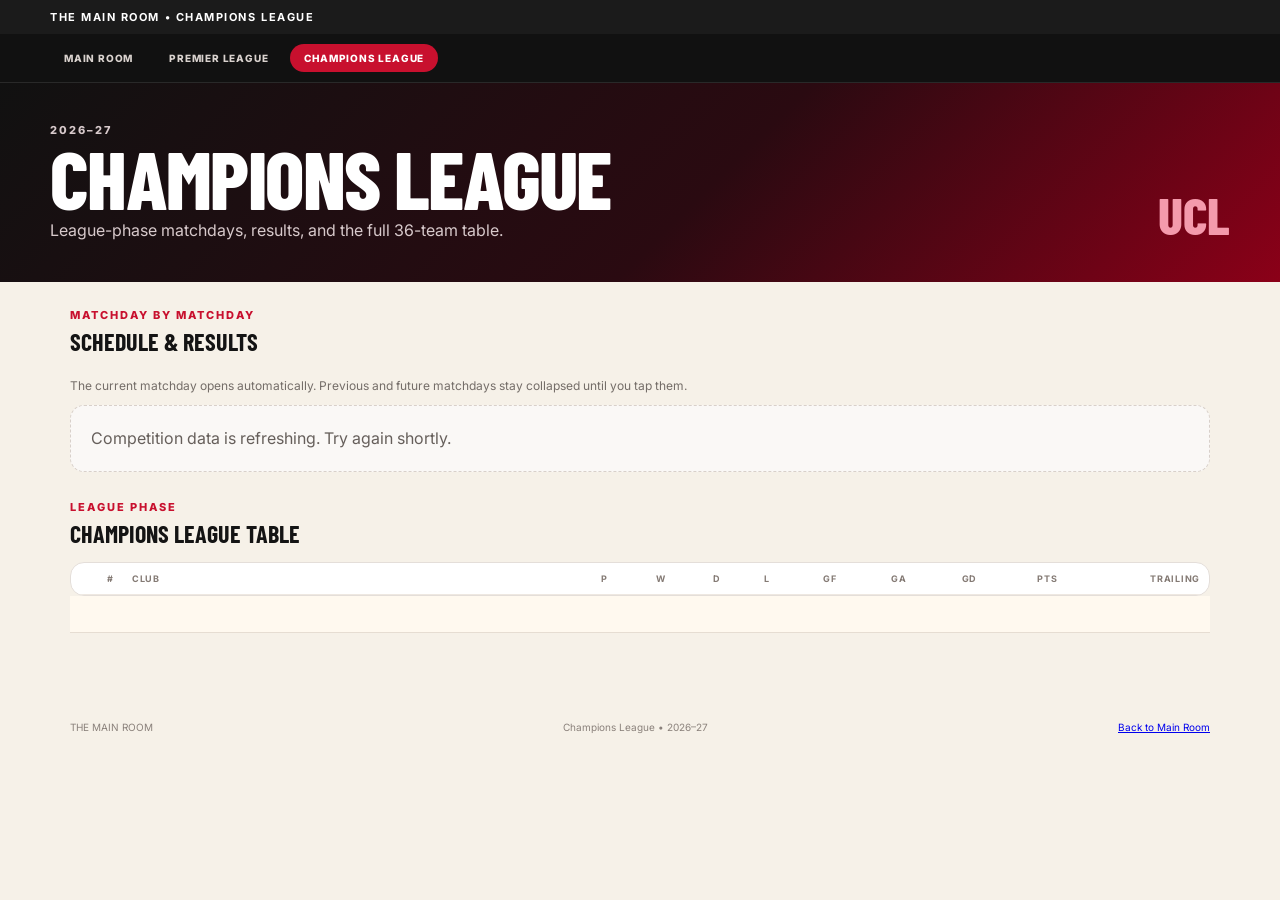
==== champions-league.html @ 8ed0827e "Add Champions League competition tab" ====
<!doctype html><html lang="en"><head><meta charset="utf-8"><meta name="viewport" content="width=device-width,initial-scale=1,viewport-fit=cover"><meta name="theme-color" content="#8b0000"><title>Champions League • The Main Room</title><link rel="preconnect" href="https://fonts.googleapis.com"><link rel="preconnect" href="https://fonts.gstatic.com" crossorigin><link href="https://fonts.googleapis.com/css2?family=Barlow+Condensed:wght@600;700;800&family=Inter:wght@400;500;600;700&display=swap" rel="stylesheet"><link rel="stylesheet" href="styles.css"><link rel="stylesheet" href="enhancements.css"><link rel="stylesheet" href="competition.css"></head><body data-competition="ucl"><div class="top-strip"><span>THE MAIN ROOM • CHAMPIONS LEAGUE</span><span id="dataStamp"></span></div><nav class="competition-tabs"><a href="index.html">Main Room</a><a href="premier-league.html">Premier League</a><a class="active" href="champions-league.html">Champions League</a></nav><header class="competition-hero"><div class="competition-hero-inner"><div><p class="eyebrow">2026–27</p><h1>Champions League</h1><p>League-phase matchdays, results, and the full 36-team table.</p></div><div class="competition-mark">UCL</div></div></header><main class="competition-main"><section><div class="section-head"><div><p class="eyebrow red">MATCHDAY BY MATCHDAY</p><h2>Schedule & Results</h2></div></div><p class="note">The current matchday opens automatically. Previous and future matchdays stay collapsed until you tap them.</p><div id="weeks" class="week-list"></div></section><section class="competition-section"><div class="section-head"><div><p class="eyebrow red">LEAGUE PHASE</p><h2>Champions League Table</h2></div></div><div class="competition-table-wrap"><table id="competitionTable" class="standings-table"><thead><tr><th>#</th><th>Club</th><th>P</th><th>W</th><th>D</th><th>L</th><th>GF</th><th>GA</th><th>GD</th><th>Pts</th><th>Trailing</th></tr></thead><tbody></tbody></table></div><div id="tableStatus" class="ucl-status"></div></section></main><footer><span>THE MAIN ROOM</span><span>Champions League • 2026–27</span><a href="index.html">Back to Main Room</a></footer><script src="competition.js"></script></body></html>
---- styles.css ----
:root{--red:#c8102e;--deep:#5a0716;--ink:#141414;--cream:#f6f1e8;--paper:#fffdfa;--muted:#746d68;--line:#e6ddd2;--green:#00b2a9;--gold:#e8b04a}*{box-sizing:border-box}html{scroll-behavior:smooth}body{margin:0;background:var(--cream);color:var(--ink);font-family:Inter,system-ui,sans-serif}.top-strip{height:34px;background:#1b1b1b;color:#fff;display:flex;align-items:center;justify-content:space-between;padding:0 max(18px,calc((100vw - 1180px)/2));font:700 11px/1 Inter;letter-spacing:.14em}.clocks{display:flex;gap:16px;color:#ddd;letter-spacing:.04em}.hero{background:radial-gradient(circle at 78% 20%,#d92d49 0,transparent 32%),linear-gradient(125deg,#5d0717,#b10d29 60%,#750719);color:#fff;position:relative;overflow:hidden}.hero:after{content:"";position:absolute;inset:0;opacity:.08;background-image:linear-gradient(30deg,#fff 12%,transparent 12.5%,transparent 87%,#fff 87.5%,#fff),linear-gradient(150deg,#fff 12%,transparent 12.5%,transparent 87%,#fff 87.5%,#fff);background-size:80px 140px}.hero-inner{max-width:1180px;margin:auto;padding:34px 20px;min-height:190px;display:flex;justify-content:space-between;align-items:center;position:relative;z-index:1}.brand{display:flex;align-items:center;gap:22px}.brand img{width:92px;height:92px;object-fit:contain;filter:drop-shadow(0 4px 8px rgba(0,0,0,.28))}.eyebrow{margin:0 0 6px;font:800 11px/1 Inter;letter-spacing:.18em;text-transform:uppercase;color:#ffd8df}.eyebrow.red{color:var(--red)}h1,h2{font-family:"Barlow Condensed",sans-serif;text-transform:uppercase;margin:0}h1{font-size:clamp(44px,7vw,74px);line-height:.88;letter-spacing:-.02em}.sub{margin:12px 0 0;color:#f5dce2;font-size:14px}.weather{min-width:190px;display:flex;gap:12px;align-items:center;background:rgba(255,255,255,.1);border:1px solid rgba(255,255,255,.22);padding:14px 16px;border-radius:14px;backdrop-filter:blur(10px)}.weather-icon{font-size:28px}.weather strong,.weather span{display:block}.weather strong{font-size:13px}.weather div span{color:#f7d9df;font-size:12px;margin-top:3px}.nav{position:sticky;top:0;z-index:20;background:rgba(255,253,250,.95);backdrop-filter:blur(12px);border-bottom:1px solid var(--line);display:flex;justify-content:center;gap:4px;overflow:auto;padding:8px}.nav a{color:#302b28;text-decoration:none;font-weight:700;font-size:12px;padding:10px 14px;border-radius:999px;white-space:nowrap}.nav a:hover{background:#f1e8df;color:var(--red)}main{max-width:1180px;margin:auto;padding:0 20px}.section{padding:52px 0;border-bottom:1px solid var(--line)}.section-head{display:flex;justify-content:space-between;align-items:end;gap:20px;margin-bottom:22px}.section h2{font-size:38px;line-height:1}.updated,.note{font-size:12px;color:var(--muted)}.next-grid{display:grid;grid-template-columns:1.6fr .8fr;gap:16px}.match-hero{background:#151515;color:#fff;border-radius:20px;padding:26px;position:relative;overflow:hidden;min-height:280px}.match-hero:before{content:"";position:absolute;inset:auto -70px -100px auto;width:280px;height:280px;border-radius:50%;background:var(--red);opacity:.24}.match-top{display:flex;justify-content:space-between;align-items:center;gap:12px}.comp-pill,.mini-badge{display:inline-flex;border-radius:99px;padding:6px 9px;font-size:10px;font-weight:800;letter-spacing:.08em;text-transform:uppercase;background:#efe5da;color:#554a43}.match-hero .comp-pill{background:#302b2b;color:#fff}.venue{color:#aaa;font-size:12px}.versus{margin-top:34px}.versus .where{color:#aaa;font-size:12px;text-transform:uppercase;letter-spacing:.12em}.versus h3{font:800 clamp(40px,6vw,66px)/.95 "Barlow Condensed",sans-serif;text-transform:uppercase;margin:7px 0}.times{display:flex;gap:20px;flex-wrap:wrap;margin-top:24px}.times strong{font:700 24px/1 "Barlow Condensed"}.times span{display:block;color:#aaa;font-size:11px;margin-top:4px}.watch-card{background:linear-gradient(145deg,#b20b29,#770818);color:#fff;border-radius:20px;padding:26px;display:flex;flex-direction:column;justify-content:space-between}.watch-card .label{font-size:11px;font-weight:800;letter-spacing:.18em;color:#ffd4dc}.watch-card .network{font:800 42px/.95 "Barlow Condensed";text-transform:uppercase;margin:16px 0}.countdown{font-weight:700;font-size:13px;color:#ffd4dc}.watch-card a{color:#fff;font-size:12px}.filters{display:flex;gap:7px;flex-wrap:wrap}.filters button{border:1px solid #d9cec4;background:transparent;padding:8px 11px;border-radius:999px;font:700 11px Inter;cursor:pointer}.filters button.active{background:#191919;color:#fff;border-color:#191919}.month{margin:30px 0 12px;font:800 23px "Barlow Condensed";text-transform:uppercase}.fixture{display:grid;grid-template-columns:70px minmax(210px,1fr) 140px 150px;align-items:center;gap:14px;padding:14px 16px;background:var(--paper);border:1px solid var(--line);border-radius:12px;margin:8px 0}.fixture.past{opacity:.76}.datebox strong{display:block;font:800 21px "Barlow Condensed"}.datebox span,.fixture small{font-size:10px;color:var(--muted);text-transform:uppercase;letter-spacing:.06em}.opponent{display:flex;gap:10px;align-items:center}.ha{width:25px;height:25px;border-radius:50%;display:grid;place-items:center;background:#efe7de;font-size:10px;font-weight:800}.opponent b{font-size:14px}.score{font:800 21px "Barlow Condensed"}.fixture-time strong{font-size:13px}.fixture-time span{display:block;color:var(--muted);font-size:10px;margin-top:3px}.broadcast{font-weight:800;font-size:12px;color:var(--red);text-align:right}.broadcast.tba{color:#938a84}.tables-grid{display:grid;grid-template-columns:1fr 1fr;gap:16px}.panel{background:var(--paper);border:1px solid var(--line);border-radius:16px;overflow:hidden}.panel-title{padding:15px 16px;border-bottom:1px solid var(--line);display:flex;justify-content:space-between;align-items:center;font:800 18px "Barlow Condensed";text-transform:uppercase}.table-wrap{overflow:auto}table{border-collapse:collapse;width:100%;font-size:12px}th,td{padding:10px 12px;border-bottom:1px solid #eee8e1;text-align:right}th:nth-child(2),td:nth-child(2){text-align:left}th{font-size:9px;color:#847a74;text-transform:uppercase;letter-spacing:.08em}tr.liverpool{background:#fff0f3;font-weight:800;color:#950b24}.ucl-status{padding:18px;color:#5b534e;font-size:13px;line-height:1.5;background:#fff9ef;border-bottom:1px solid var(--line)}.news-grid{display:grid;grid-template-columns:repeat(3,1fr);gap:12px}.news-card{background:var(--paper);border:1px solid var(--line);border-radius:14px;padding:18px;text-decoration:none;color:inherit;transition:.15s}.news-card:hover{transform:translateY(-2px);box-shadow:0 10px 30px rgba(60,30,20,.08)}.news-card .source{font-size:10px;font-weight:800;color:var(--red);text-transform:uppercase;letter-spacing:.1em}.news-card h3{font-size:15px;line-height:1.35;margin:9px 0 14px}.news-card time{font-size:10px;color:var(--muted)}.no-sun{font-size:10px;font-weight:800;color:#8d7f76}.source-links{display:flex;flex-wrap:wrap;gap:8px;margin-top:14px}.source-links a{font-size:11px;font-weight:700;text-decoration:none;color:#3f3935;border:1px solid #d9cec4;border-radius:999px;padding:8px 10px;background:#fff}.watch-grid{display:grid;grid-template-columns:repeat(4,1fr);gap:12px}.rights-card{background:#181818;color:#fff;border-radius:14px;padding:18px;min-height:145px}.rights-card .competition{color:#f49aac;font-size:10px;font-weight:800;text-transform:uppercase;letter-spacing:.1em}.rights-card strong{font:800 25px/1.05 "Barlow Condensed";text-transform:uppercase;display:block;margin:11px 0}.rights-card p{font-size:11px;line-height:1.5;color:#bbb;margin:0}.quick-card{background:linear-gradient(125deg,#006a65,#00a39b);color:#fff;border-radius:18px;padding:28px;display:flex;justify-content:space-between;align-items:center}.quick-card h2{font-size:48px}.quick-card p{margin:5px 0;color:#daf4f1;font-size:12px}.kop-quote{font:700 24px "Barlow Condensed";text-transform:uppercase;max-width:340px;text-align:right}footer{max-width:1180px;margin:0 auto;padding:28px 20px 50px;display:flex;justify-content:space-between;gap:20px;flex-wrap:wrap;color:#8a817b;font-size:10px}.skeleton{min-height:260px}@media(max-width:800px){.top-strip{padding:0 12px}.top-strip>span{display:none}.clocks{width:100%;justify-content:space-between;font-size:9px}.hero-inner{padding:24px 18px;min-height:160px}.brand{gap:14px}.brand img{width:66px;height:66px}.weather{position:absolute;right:14px;top:14px;min-width:0;padding:8px 10px}.weather-icon{font-size:18px}.weather div strong{display:none}.weather div span{font-size:9px}.sub{font-size:11px;max-width:220px}main{padding:0 14px}.section{padding:38px 0}.section-head{align-items:flex-start;flex-direction:column}.next-grid,.tables-grid{grid-template-columns:1fr}.match-hero{min-height:250px}.watch-card{min-height:190px}.fixture{grid-template-columns:54px 1fr auto;gap:10px;padding:12px}.fixture-time{grid-column:2}.broadcast{grid-column:3;grid-row:1 / span 2}.news-grid{grid-template-columns:1fr}.watch-grid{grid-template-columns:1fr 1fr}.quick-card{align-items:flex-start;flex-direction:column;gap:24px}.kop-quote{text-align:left}.filters{overflow:auto;flex-wrap:nowrap;width:100%}.filters button{white-space:nowrap}.nav{justify-content:flex-start}.no-sun{display:none}}@media(max-width:480px){h1{font-size:44px}.section h2{font-size:32px}.watch-grid{grid-template-columns:1fr}.brand img{width:58px;height:58px}.fixture{grid-template-columns:48px 1fr}.broadcast{grid-column:2;text-align:left;grid-row:auto}.fixture-time{grid-column:2}}
---- enhancements.css ----
.hero-tools{display:grid;grid-template-columns:minmax(285px,1fr) 185px;align-items:stretch;gap:12px;position:relative;z-index:2;max-width:520px;width:100%}.hero-countdown{min-width:0;padding:13px 15px;border:1px solid rgba(255,255,255,.22);border-radius:14px;background:rgba(0,0,0,.18);backdrop-filter:blur(10px);display:flex;flex-direction:column;justify-content:center}.hero-countdown-title{display:block;margin-bottom:8px;font:800 9px/1 Inter;letter-spacing:.16em;color:#ffd4dc;text-align:center}.digital-countdown{display:flex;align-items:flex-start;justify-content:center;gap:5px;font-family:"Barlow Condensed",sans-serif}.digital-countdown>div{min-width:43px;text-align:center}.digital-countdown b{display:block;font-size:32px;line-height:.9;letter-spacing:.02em;font-variant-numeric:tabular-nums}.digital-countdown span{display:block;margin-top:5px;font:700 7px/1 Inter;letter-spacing:.1em;color:#f7c7d0}.digital-countdown i{font-style:normal;font-size:25px;line-height:.85;color:#f49aac}.matchday-now{font:800 32px/1 "Barlow Condensed",sans-serif;letter-spacing:.08em}.hero-tools .weather{position:static!important;min-width:0;width:auto;display:flex;align-items:center;justify-content:center;padding:13px 12px;text-align:left}.hero-tools .weather div{min-width:0}.hero-tools .weather div span{line-height:1.35}.hero-quote-rail{padding:13px 20px 12px;background:#171717;color:#fff;text-align:center;border-bottom:1px solid #2b2b2b;position:relative;overflow:hidden}.hero-quote-rail:before{content:'“';position:absolute;left:18px;top:-34px;font:800 100px/1 Georgia,serif;color:rgba(200,16,46,.14)}.quote-label{position:relative;margin:0 0 6px;font-size:7px;font-weight:800;letter-spacing:.22em;color:#f49aac;text-align:center}.rotating-quote{position:relative;max-width:820px;margin:0 auto;font:700 clamp(17px,2.2vw,24px)/1.2 "Barlow Condensed",sans-serif;text-transform:none;text-align:center;letter-spacing:.01em}.rotating-quote span{display:block;margin-top:6px;font:700 13px/1.2 Inter;text-transform:none;letter-spacing:.02em;color:#d7d0cc;text-align:center}.quote-show{animation:quoteIn .45s ease both}@keyframes quoteIn{from{opacity:0;transform:translateY(4px)}to{opacity:1;transform:none}}.quote-dots{height:5px;margin-top:8px;display:flex;justify-content:center;gap:6px}.quote-dots span{width:4px;height:4px;border-radius:50%;background:#666}.quote-dots span.active{background:#c8102e}.broadcast-note{font-size:11px;line-height:1.4;color:#ffd4dc;margin:10px 0 0}.opponent>div>b,.opponent>div>small{display:block}.opponent>div>small{margin-top:3px}.standings-grid{grid-template-columns:1fr}.standings-table{min-width:790px}.standings-table th,.standings-table td{padding:10px 9px;white-space:nowrap}.standings-table th:nth-child(2),.standings-table td:nth-child(2){min-width:210px}.club-cell{display:flex;align-items:center;gap:9px;font-weight:700}.club-crest{width:24px;height:24px;object-fit:contain;flex:0 0 24px}.club-color{width:4px;height:28px;border-radius:4px;background:var(--club-color,#bbb);flex:0 0 4px}.standings-table tr{--club-color:#bbb}.standings-table tr.liverpool{box-shadow:inset 4px 0 0 #c8102e}.standings-table tr.liverpool .club-cell span:last-child{font-weight:800}.standings-table .trailing{font-weight:700;color:#766d67}.video-grid{display:grid;grid-template-columns:1.35fr 1fr 1fr;gap:14px}.video-card{display:flex;gap:15px;align-items:flex-start;text-decoration:none;color:inherit;background:#171717;border-radius:16px;padding:20px;min-height:180px;transition:.16s transform,.16s box-shadow}.video-card:hover{transform:translateY(-2px);box-shadow:0 12px 30px rgba(50,20,20,.12)}.video-card.featured{background:linear-gradient(135deg,#5d0717,#b10d29);color:#fff}.video-play{flex:0 0 44px;width:44px;height:44px;border-radius:50%;display:grid;place-items:center;background:#fff;color:#c8102e;font-size:16px;font-weight:800}.video-card:not(.featured) .video-play{background:#c8102e;color:#fff}.video-kicker{font:800 9px/1 Inter;letter-spacing:.15em;color:#f49aac;text-transform:uppercase}.video-card.featured .video-kicker{color:#ffd4dc}.video-card h3{margin:8px 0 8px;font:800 24px/1.05 "Barlow Condensed",sans-serif;text-transform:uppercase}.video-card p{margin:0 0 12px;font-size:11px;line-height:1.5;color:#bdb5b1}.video-card.featured p{color:#f1dce1}.video-card strong{font-size:11px;color:#fff}.room-subhead,.room-quote,.countdown-wrap{display:none!important}.fixture-month{border:0}.fixture-month>summary{list-style:none}.fixture-month>summary::-webkit-details-marker{display:none}.fixture-month .month{display:flex;align-items:center;justify-content:space-between;gap:12px;cursor:default}.month-meta{display:none;align-items:center;gap:10px;font:700 10px/1 Inter;letter-spacing:.05em;text-transform:uppercase;color:#8d837d}.month-meta i{display:block;width:8px;height:8px;border-right:2px solid currentColor;border-bottom:2px solid currentColor;transform:rotate(45deg);transition:transform .18s ease}.fixture-month[open] .month-meta i{transform:rotate(225deg)}.month-fixtures{display:block}@media(max-width:1000px){.hero-inner{gap:20px}.hero-tools{grid-template-columns:minmax(245px,1fr) 160px;max-width:445px}.digital-countdown>div{min-width:38px}.digital-countdown b{font-size:29px}.hero-tools .weather{padding:11px 9px}.video-grid{grid-template-columns:1fr 1fr}.video-card.featured{grid-column:1/-1}}@media(max-width:800px){.hero-inner{display:block}.brand{padding-right:0}.hero-tools{margin-top:17px;display:grid;grid-template-columns:minmax(0,1fr) 125px;gap:9px;max-width:none;width:100%}.hero-countdown{width:100%;padding:11px 9px}.hero-countdown-title{font-size:8px;margin-bottom:7px}.hero-tools .weather{min-width:0;width:125px;position:static!important;padding:9px 8px;gap:7px;justify-content:flex-start}.hero-tools .weather-icon{font-size:20px;flex:0 0 auto}.hero-tools .weather div strong{display:block;font-size:10px}.hero-tools .weather div span{font-size:8px;margin-top:2px}.digital-countdown{gap:2px}.digital-countdown>div{min-width:34px}.digital-countdown b{font-size:27px}.digital-countdown i{font-size:20px}.hero-quote-rail{padding:11px 14px 10px}.rotating-quote{max-width:94%;font-size:18px;line-height:1.22}.rotating-quote span{font-size:12px;margin-top:5px}.standings-table{min-width:760px;font-size:11px}.standings-table th,.standings-table td{padding:9px 7px}.club-crest{width:22px;height:22px;flex-basis:22px}.video-grid{grid-template-columns:1fr}.video-card.featured{grid-column:auto}.video-card{min-height:0;padding:17px}.video-card h3{font-size:22px}.fixture-month{border-top:1px solid #e7e0dc}.fixture-month:last-child{border-bottom:1px solid #e7e0dc}.fixture-month .month{margin:0;padding:15px 2px;cursor:pointer;user-select:none}.fixture-month .month:hover{color:#c8102e}.month-meta{display:flex}.fixture-month:not([open]) .month-fixtures{display:none}.fixture-month[open] .month{border-bottom:1px solid #eee8e4}.month-fixtures{padding-bottom:5px}}@media(max-width:480px){.hero-tools{grid-template-columns:minmax(0,1fr) 108px}.hero-tools .weather{width:108px}.hero-tools .weather div span{font-size:7px}.digital-countdown>div{min-width:29px}.digital-countdown b{font-size:24px}.digital-countdown span{font-size:6px}.digital-countdown i{font-size:18px}.hero-countdown-title{letter-spacing:.11em}.rotating-quote{font-size:17px}.rotating-quote span{font-size:12px}.video-play{width:38px;height:38px;flex-basis:38px}.video-card h3{font-size:20px}.fixture-month .month{padding:14px 0}.month-meta{font-size:9px;gap:8px}}
---- competition.css ----
.competition-tabs{display:flex;gap:8px;align-items:center;padding:10px max(18px,calc((100vw - 1180px)/2));background:#111;border-bottom:1px solid #292929;overflow-x:auto}.competition-tabs a{flex:0 0 auto;padding:9px 14px;border-radius:999px;color:#d9d2ce;text-decoration:none;font:800 10px/1 Inter;letter-spacing:.08em;text-transform:uppercase}.competition-tabs a:hover,.competition-tabs a.active{background:#c8102e;color:#fff}.competition-hero{background:linear-gradient(135deg,#111 0%,#2a0a11 55%,#8b0018 100%);color:#fff;padding:42px 20px}.competition-hero-inner{max-width:1180px;margin:auto;display:flex;justify-content:space-between;gap:24px;align-items:end}.competition-hero h1{margin:4px 0 5px;font:800 clamp(42px,7vw,82px)/.92 "Barlow Condensed",sans-serif;text-transform:uppercase}.competition-hero p{margin:0;color:#d7c9cb}.competition-mark{font:800 52px/1 "Barlow Condensed",sans-serif;color:#f49aac}.competition-main{max-width:1180px;margin:auto;padding:28px 20px 60px}.week-list{display:grid;gap:10px}.week-block{border:1px solid #e4ded9;border-radius:14px;overflow:hidden;background:#fff}.week-block summary{list-style:none;cursor:pointer;padding:16px 18px;display:flex;justify-content:space-between;gap:12px;align-items:center;background:#faf8f6}.week-block summary::-webkit-details-marker{display:none}.week-block[open] summary{border-bottom:1px solid #e8e2de}.week-title{font:800 22px/1 "Barlow Condensed",sans-serif;text-transform:uppercase}.week-meta{font:700 10px/1 Inter;color:#766d67;text-transform:uppercase;letter-spacing:.05em}.week-games{padding:4px 14px 10px}.league-game{display:grid;grid-template-columns:115px 1fr 90px;gap:14px;align-items:center;padding:13px 2px;border-bottom:1px solid #eee9e5}.league-game:last-child{border-bottom:0}.league-date strong,.league-date span{display:block}.league-date strong{font-size:12px}.league-date span{font-size:10px;color:#817873;margin-top:3px}.league-pair{display:grid;grid-template-columns:minmax(0,1fr) 42px minmax(0,1fr);align-items:center;gap:8px;font-weight:700}.league-pair .home{text-align:right}.league-pair .away{text-align:left}.league-score{text-align:center;font:800 18px/1 "Barlow Condensed",sans-serif}.league-venue{text-align:right;font-size:10px;color:#817873}.competition-status{padding:20px;border:1px dashed #d8d0ca;border-radius:14px;background:#faf8f6;color:#665f5b;line-height:1.55}.competition-section{margin-top:30px}.competition-section .section-head{margin-bottom:14px}.current-week{border-color:#c8102e;box-shadow:0 0 0 1px rgba(200,16,46,.08)}.current-week summary{background:#fff5f6}.round-badge{display:inline-flex;margin-left:8px;padding:4px 7px;border-radius:999px;background:#c8102e;color:#fff;font:800 8px/1 Inter;letter-spacing:.08em;vertical-align:middle}.competition-table-wrap{overflow-x:auto;background:#fff;border-radius:14px;border:1px solid #e4ded9}.competition-table-wrap .standings-table{margin:0;width:100%}@media(max-width:720px){.competition-hero{padding:30px 18px}.competition-hero-inner{display:block}.competition-mark{margin-top:18px;font-size:36px}.competition-main{padding:20px 14px 45px}.week-block summary{padding:14px}.week-title{font-size:19px}.league-game{grid-template-columns:78px 1fr;padding:12px 0}.league-venue{display:none}.league-pair{grid-template-columns:minmax(0,1fr) 34px minmax(0,1fr);gap:5px;font-size:12px}.league-score{font-size:16px}.league-date strong{font-size:11px}.league-date span{font-size:9px}}
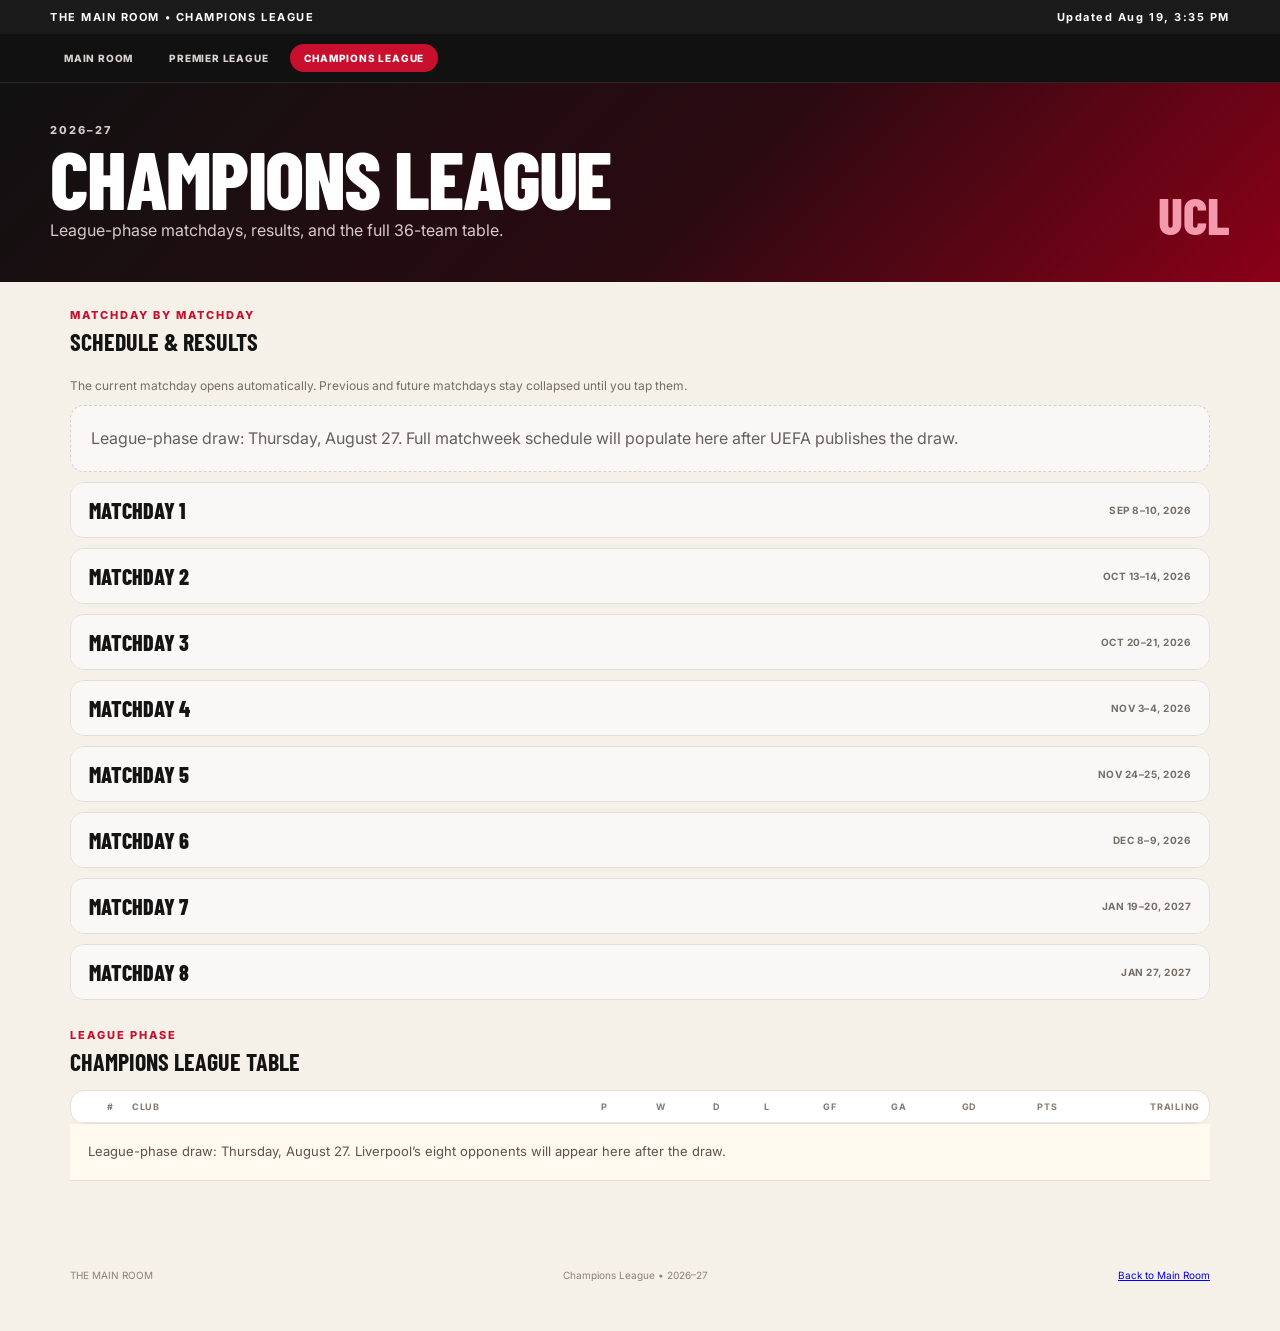
==== commit db0f77d4: "Use Liverbird favicon and app icon on Champions League tab" ====
--- a/champions-league.html
+++ b/champions-league.html
@@ -1 +1 @@
-<!doctype html><html lang="en"><head><meta charset="utf-8"><meta name="viewport" content="width=device-width,initial-scale=1,viewport-fit=cover"><meta name="theme-color" content="#8b0000"><title>Champions League • The Main Room</title><link rel="preconnect" href="https://fonts.googleapis.com"><link rel="preconnect" href="https://fonts.gstatic.com" crossorigin><link href="https://fonts.googleapis.com/css2?family=Barlow+Condensed:wght@600;700;800&family=Inter:wght@400;500;600;700&display=swap" rel="stylesheet"><link rel="stylesheet" href="styles.css"><link rel="stylesheet" href="enhancements.css"><link rel="stylesheet" href="competition.css"></head><body data-competition="ucl"><div class="top-strip"><span>THE MAIN ROOM • CHAMPIONS LEAGUE</span><span id="dataStamp"></span></div><nav class="competition-tabs"><a href="index.html">Main Room</a><a href="premier-league.html">Premier League</a><a class="active" href="champions-league.html">Champions League</a></nav><header class="competition-hero"><div class="competition-hero-inner"><div><p class="eyebrow">2026–27</p><h1>Champions League</h1><p>League-phase matchdays, results, and the full 36-team table.</p></div><div class="competition-mark">UCL</div></div></header><main class="competition-main"><section><div class="section-head"><div><p class="eyebrow red">MATCHDAY BY MATCHDAY</p><h2>Schedule & Results</h2></div></div><p class="note">The current matchday opens automatically. Previous and future matchdays stay collapsed until you tap them.</p><div id="weeks" class="week-list"></div></section><section class="competition-section"><div class="section-head"><div><p class="eyebrow red">LEAGUE PHASE</p><h2>Champions League Table</h2></div></div><div class="competition-table-wrap"><table id="competitionTable" class="standings-table"><thead><tr><th>#</th><th>Club</th><th>P</th><th>W</th><th>D</th><th>L</th><th>GF</th><th>GA</th><th>GD</th><th>Pts</th><th>Trailing</th></tr></thead><tbody></tbody></table></div><div id="tableStatus" class="ucl-status"></div></section></main><footer><span>THE MAIN ROOM</span><span>Champions League • 2026–27</span><a href="index.html">Back to Main Room</a></footer><script src="competition.js"></script></body></html>+<!doctype html><html lang="en"><head><meta charset="utf-8"><meta name="viewport" content="width=device-width,initial-scale=1,viewport-fit=cover"><meta name="theme-color" content="#8b0000"><meta name="apple-mobile-web-app-capable" content="yes"><meta name="apple-mobile-web-app-title" content="The Main Room"><title>Champions League • The Main Room</title><link rel="icon" type="image/png" sizes="180x180" href="liverbird-icon.png"><link rel="apple-touch-icon" sizes="180x180" href="liverbird-icon.png"><link rel="manifest" href="site.webmanifest"><link rel="preconnect" href="https://fonts.googleapis.com"><link rel="preconnect" href="https://fonts.gstatic.com" crossorigin><link href="https://fonts.googleapis.com/css2?family=Barlow+Condensed:wght@600;700;800&family=Inter:wght@400;500;600;700&display=swap" rel="stylesheet"><link rel="stylesheet" href="styles.css"><link rel="stylesheet" href="enhancements.css"><link rel="stylesheet" href="competition.css"></head><body data-competition="ucl"><div class="top-strip"><span>THE MAIN ROOM • CHAMPIONS LEAGUE</span><span id="dataStamp"></span></div><nav class="competition-tabs"><a href="index.html">Main Room</a><a href="premier-league.html">Premier League</a><a class="active" href="champions-league.html">Champions League</a></nav><header class="competition-hero"><div class="competition-hero-inner"><div><p class="eyebrow">2026–27</p><h1>Champions League</h1><p>League-phase matchdays, results, and the full 36-team table.</p></div><div class="competition-mark">UCL</div></div></header><main class="competition-main"><section><div class="section-head"><div><p class="eyebrow red">MATCHDAY BY MATCHDAY</p><h2>Schedule & Results</h2></div></div><p class="note">The current matchday opens automatically. Previous and future matchdays stay collapsed until you tap them.</p><div id="weeks" class="week-list"></div></section><section class="competition-section"><div class="section-head"><div><p class="eyebrow red">LEAGUE PHASE</p><h2>Champions League Table</h2></div></div><div class="competition-table-wrap"><table id="competitionTable" class="standings-table"><thead><tr><th>#</th><th>Club</th><th>P</th><th>W</th><th>D</th><th>L</th><th>GF</th><th>GA</th><th>GD</th><th>Pts</th><th>Trailing</th></tr></thead><tbody></tbody></table></div><div id="tableStatus" class="ucl-status"></div></section></main><footer><span>THE MAIN ROOM</span><span>Champions League • 2026–27</span><a href="index.html">Back to Main Room</a></footer><script src="competition.js"></script></body></html>
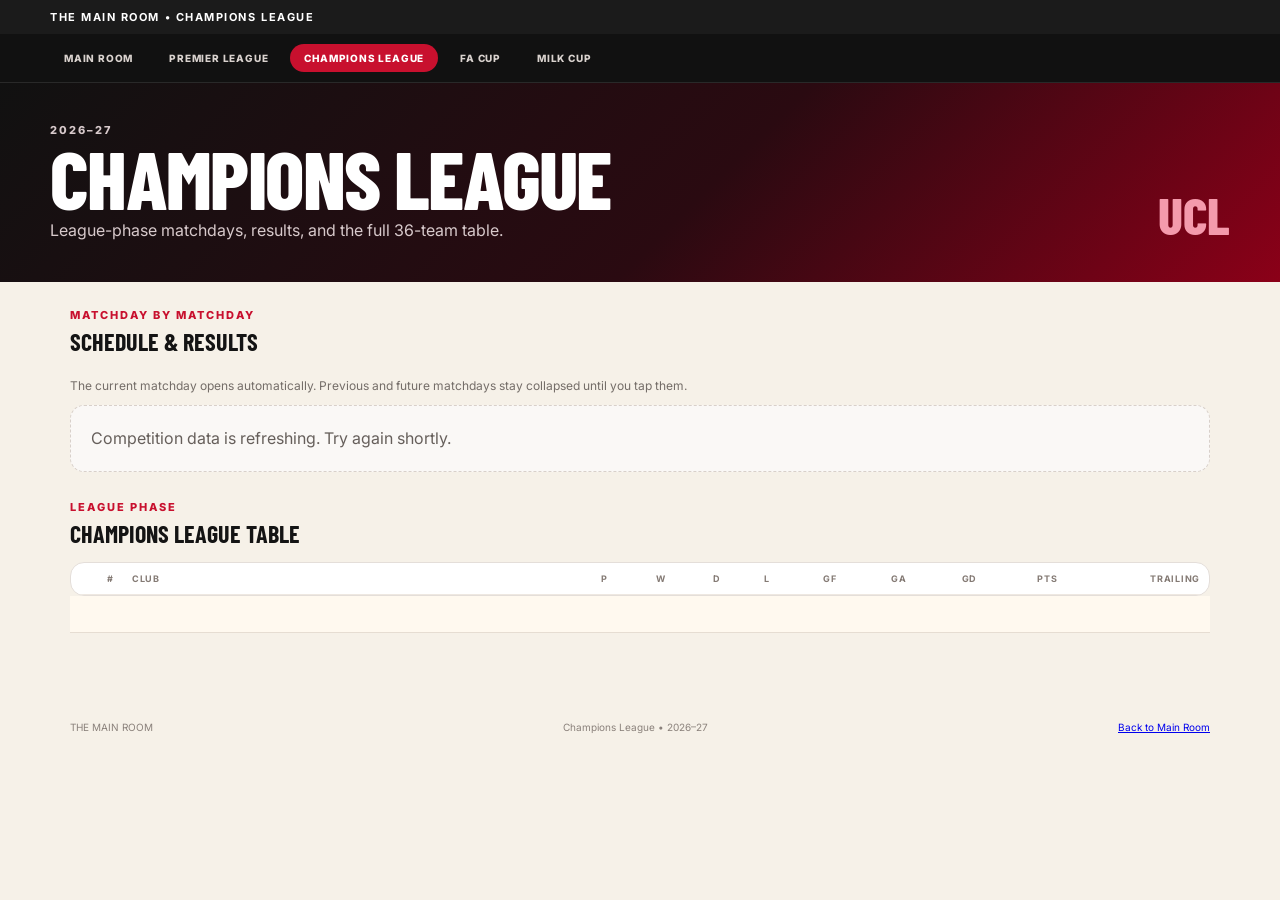
==== commit e2d9d708: "Add cup navigation to Champions League page" ====
--- a/champions-league.html
+++ b/champions-league.html
@@ -1 +1 @@
-<!doctype html><html lang="en"><head><meta charset="utf-8"><meta name="viewport" content="width=device-width,initial-scale=1,viewport-fit=cover"><meta name="theme-color" content="#8b0000"><meta name="apple-mobile-web-app-capable" content="yes"><meta name="apple-mobile-web-app-title" content="The Main Room"><title>Champions League • The Main Room</title><link rel="icon" type="image/png" sizes="180x180" href="liverbird-icon.png"><link rel="apple-touch-icon" sizes="180x180" href="liverbird-icon.png"><link rel="manifest" href="site.webmanifest"><link rel="preconnect" href="https://fonts.googleapis.com"><link rel="preconnect" href="https://fonts.gstatic.com" crossorigin><link href="https://fonts.googleapis.com/css2?family=Barlow+Condensed:wght@600;700;800&family=Inter:wght@400;500;600;700&display=swap" rel="stylesheet"><link rel="stylesheet" href="styles.css"><link rel="stylesheet" href="enhancements.css"><link rel="stylesheet" href="competition.css"></head><body data-competition="ucl"><div class="top-strip"><span>THE MAIN ROOM • CHAMPIONS LEAGUE</span><span id="dataStamp"></span></div><nav class="competition-tabs"><a href="index.html">Main Room</a><a href="premier-league.html">Premier League</a><a class="active" href="champions-league.html">Champions League</a></nav><header class="competition-hero"><div class="competition-hero-inner"><div><p class="eyebrow">2026–27</p><h1>Champions League</h1><p>League-phase matchdays, results, and the full 36-team table.</p></div><div class="competition-mark">UCL</div></div></header><main class="competition-main"><section><div class="section-head"><div><p class="eyebrow red">MATCHDAY BY MATCHDAY</p><h2>Schedule & Results</h2></div></div><p class="note">The current matchday opens automatically. Previous and future matchdays stay collapsed until you tap them.</p><div id="weeks" class="week-list"></div></section><section class="competition-section"><div class="section-head"><div><p class="eyebrow red">LEAGUE PHASE</p><h2>Champions League Table</h2></div></div><div class="competition-table-wrap"><table id="competitionTable" class="standings-table"><thead><tr><th>#</th><th>Club</th><th>P</th><th>W</th><th>D</th><th>L</th><th>GF</th><th>GA</th><th>GD</th><th>Pts</th><th>Trailing</th></tr></thead><tbody></tbody></table></div><div id="tableStatus" class="ucl-status"></div></section></main><footer><span>THE MAIN ROOM</span><span>Champions League • 2026–27</span><a href="index.html">Back to Main Room</a></footer><script src="competition.js"></script></body></html>+<!doctype html><html lang="en"><head><meta charset="utf-8"><meta name="viewport" content="width=device-width,initial-scale=1,viewport-fit=cover"><meta name="theme-color" content="#8b0000"><meta name="apple-mobile-web-app-capable" content="yes"><meta name="apple-mobile-web-app-title" content="The Main Room"><title>Champions League • The Main Room</title><link rel="icon" type="image/png" sizes="180x180" href="liverbird-icon.png"><link rel="apple-touch-icon" sizes="180x180" href="liverbird-icon.png"><link rel="manifest" href="site.webmanifest"><link rel="preconnect" href="https://fonts.googleapis.com"><link rel="preconnect" href="https://fonts.gstatic.com" crossorigin><link href="https://fonts.googleapis.com/css2?family=Barlow+Condensed:wght@600;700;800&family=Inter:wght@400;500;600;700&display=swap" rel="stylesheet"><link rel="stylesheet" href="styles.css"><link rel="stylesheet" href="enhancements.css"><link rel="stylesheet" href="competition.css"></head><body data-competition="ucl"><div class="top-strip"><span>THE MAIN ROOM • CHAMPIONS LEAGUE</span><span id="dataStamp"></span></div><nav class="competition-tabs"><a href="index.html">Main Room</a><a href="premier-league.html">Premier League</a><a class="active" href="champions-league.html">Champions League</a><a href="fa-cup.html">FA Cup</a><a href="milk-cup.html">Milk Cup</a></nav><header class="competition-hero"><div class="competition-hero-inner"><div><p class="eyebrow">2026–27</p><h1>Champions League</h1><p>League-phase matchdays, results, and the full 36-team table.</p></div><div class="competition-mark">UCL</div></div></header><main class="competition-main"><section><div class="section-head"><div><p class="eyebrow red">MATCHDAY BY MATCHDAY</p><h2>Schedule & Results</h2></div></div><p class="note">The current matchday opens automatically. Previous and future matchdays stay collapsed until you tap them.</p><div id="weeks" class="week-list"></div></section><section class="competition-section"><div class="section-head"><div><p class="eyebrow red">LEAGUE PHASE</p><h2>Champions League Table</h2></div></div><div class="competition-table-wrap"><table id="competitionTable" class="standings-table"><thead><tr><th>#</th><th>Club</th><th>P</th><th>W</th><th>D</th><th>L</th><th>GF</th><th>GA</th><th>GD</th><th>Pts</th><th>Trailing</th></tr></thead><tbody></tbody></table></div><div id="tableStatus" class="ucl-status"></div></section></main><footer><span>THE MAIN ROOM</span><span>Champions League • 2026–27</span><a href="index.html">Back to Main Room</a></footer><script src="competition.js"></script><script src="site-chrome.js"></script></body></html>
--- a/competition.css
+++ b/competition.css
@@ -1 +1 @@
-.competition-tabs{display:flex;gap:8px;align-items:center;padding:10px max(18px,calc((100vw - 1180px)/2));background:#111;border-bottom:1px solid #292929;overflow-x:auto}.competition-tabs a{flex:0 0 auto;padding:9px 14px;border-radius:999px;color:#d9d2ce;text-decoration:none;font:800 10px/1 Inter;letter-spacing:.08em;text-transform:uppercase}.competition-tabs a:hover,.competition-tabs a.active{background:#c8102e;color:#fff}.competition-hero{background:linear-gradient(135deg,#111 0%,#2a0a11 55%,#8b0018 100%);color:#fff;padding:42px 20px}.competition-hero-inner{max-width:1180px;margin:auto;display:flex;justify-content:space-between;gap:24px;align-items:end}.competition-hero h1{margin:4px 0 5px;font:800 clamp(42px,7vw,82px)/.92 "Barlow Condensed",sans-serif;text-transform:uppercase}.competition-hero p{margin:0;color:#d7c9cb}.competition-mark{font:800 52px/1 "Barlow Condensed",sans-serif;color:#f49aac}.competition-main{max-width:1180px;margin:auto;padding:28px 20px 60px}.week-list{display:grid;gap:10px}.week-block{border:1px solid #e4ded9;border-radius:14px;overflow:hidden;background:#fff}.week-block summary{list-style:none;cursor:pointer;padding:16px 18px;display:flex;justify-content:space-between;gap:12px;align-items:center;background:#faf8f6}.week-block summary::-webkit-details-marker{display:none}.week-block[open] summary{border-bottom:1px solid #e8e2de}.week-title{font:800 22px/1 "Barlow Condensed",sans-serif;text-transform:uppercase}.week-meta{font:700 10px/1 Inter;color:#766d67;text-transform:uppercase;letter-spacing:.05em}.week-games{padding:4px 14px 10px}.league-game{display:grid;grid-template-columns:115px 1fr 90px;gap:14px;align-items:center;padding:13px 2px;border-bottom:1px solid #eee9e5}.league-game:last-child{border-bottom:0}.league-date strong,.league-date span{display:block}.league-date strong{font-size:12px}.league-date span{font-size:10px;color:#817873;margin-top:3px}.league-pair{display:grid;grid-template-columns:minmax(0,1fr) 42px minmax(0,1fr);align-items:center;gap:8px;font-weight:700}.league-pair .home{text-align:right}.league-pair .away{text-align:left}.league-score{text-align:center;font:800 18px/1 "Barlow Condensed",sans-serif}.league-venue{text-align:right;font-size:10px;color:#817873}.competition-status{padding:20px;border:1px dashed #d8d0ca;border-radius:14px;background:#faf8f6;color:#665f5b;line-height:1.55}.competition-section{margin-top:30px}.competition-section .section-head{margin-bottom:14px}.current-week{border-color:#c8102e;box-shadow:0 0 0 1px rgba(200,16,46,.08)}.current-week summary{background:#fff5f6}.round-badge{display:inline-flex;margin-left:8px;padding:4px 7px;border-radius:999px;background:#c8102e;color:#fff;font:800 8px/1 Inter;letter-spacing:.08em;vertical-align:middle}.competition-table-wrap{overflow-x:auto;background:#fff;border-radius:14px;border:1px solid #e4ded9}.competition-table-wrap .standings-table{margin:0;width:100%}@media(max-width:720px){.competition-hero{padding:30px 18px}.competition-hero-inner{display:block}.competition-mark{margin-top:18px;font-size:36px}.competition-main{padding:20px 14px 45px}.week-block summary{padding:14px}.week-title{font-size:19px}.league-game{grid-template-columns:78px 1fr;padding:12px 0}.league-venue{display:none}.league-pair{grid-template-columns:minmax(0,1fr) 34px minmax(0,1fr);gap:5px;font-size:12px}.league-score{font-size:16px}.league-date strong{font-size:11px}.league-date span{font-size:9px}}+.competition-tabs{display:flex;gap:8px;align-items:center;padding:10px max(18px,calc((100vw - 1180px)/2));background:#111;border-bottom:1px solid #292929;overflow-x:auto}.competition-tabs a{flex:0 0 auto;padding:9px 14px;border-radius:999px;color:#d9d2ce;text-decoration:none;font:800 10px/1 Inter;letter-spacing:.08em;text-transform:uppercase}.competition-tabs a:hover,.competition-tabs a.active{background:#c8102e;color:#fff}.competition-hero{background:linear-gradient(135deg,#111 0%,#2a0a11 55%,#8b0018 100%);color:#fff;padding:42px 20px}.competition-hero-inner{max-width:1180px;margin:auto;display:flex;justify-content:space-between;gap:24px;align-items:end}.competition-hero h1{margin:4px 0 5px;font:800 clamp(42px,7vw,82px)/.92 "Barlow Condensed",sans-serif;text-transform:uppercase}.competition-hero p{margin:0;color:#d7c9cb}.competition-mark{font:800 52px/1 "Barlow Condensed",sans-serif;color:#f49aac}.competition-main{max-width:1180px;margin:auto;padding:28px 20px 60px}.week-list{display:grid;gap:10px}.week-block{border:1px solid #e4ded9;border-radius:14px;overflow:hidden;background:#fff}.week-block summary{list-style:none;cursor:pointer;padding:16px 18px;display:flex;justify-content:space-between;gap:12px;align-items:center;background:#faf8f6}.week-block summary::-webkit-details-marker{display:none}.week-block[open] summary{border-bottom:1px solid #e8e2de}.week-title{font:800 22px/1 "Barlow Condensed",sans-serif;text-transform:uppercase}.week-meta{font:700 10px/1 Inter;color:#766d67;text-transform:uppercase;letter-spacing:.05em}.week-games{padding:4px 14px 10px}.league-game{display:grid;grid-template-columns:115px 1fr 90px;gap:14px;align-items:center;padding:13px 2px;border-bottom:1px solid #eee9e5}.league-game:last-child{border-bottom:0}.league-game.is-live{background:#fff8f8}.league-date strong,.league-date span{display:block}.league-date strong{font-size:12px}.league-date span{font-size:10px;color:#817873;margin-top:3px}.league-pair{display:grid;grid-template-columns:minmax(0,1fr) 54px minmax(0,1fr);align-items:center;gap:8px;font-weight:700}.league-pair .home{text-align:right}.league-pair .away{text-align:left}.league-score{text-align:center;font:800 18px/1 "Barlow Condensed",sans-serif}.live-badge,.final-badge{display:block;margin-top:5px;font:800 7px/1 Inter;letter-spacing:.08em;text-transform:uppercase}.live-badge{color:#c8102e}.final-badge{color:#766d67}.league-venue{text-align:right;font-size:10px;color:#817873}.competition-status{padding:20px;border:1px dashed #d8d0ca;border-radius:14px;background:#faf8f6;color:#665f5b;line-height:1.55}.competition-section{margin-top:30px}.competition-section .section-head{margin-bottom:14px}.current-week{border-color:#c8102e;box-shadow:0 0 0 1px rgba(200,16,46,.08)}.current-week summary{background:#fff5f6}.round-badge{display:inline-flex;margin-left:8px;padding:4px 7px;border-radius:999px;background:#c8102e;color:#fff;font:800 8px/1 Inter;letter-spacing:.08em;vertical-align:middle}.competition-table-wrap{overflow-x:auto;background:#fff;border-radius:14px;border:1px solid #e4ded9}.competition-table-wrap .standings-table{margin:0;width:100%}@media(max-width:720px){.competition-hero{padding:30px 18px}.competition-hero-inner{display:block}.competition-mark{margin-top:18px;font-size:36px}.competition-main{padding:20px 14px 45px}.week-block summary{padding:14px}.week-title{font-size:19px}.league-game{grid-template-columns:78px 1fr;padding:12px 0}.league-venue{display:none}.league-pair{grid-template-columns:minmax(0,1fr) 46px minmax(0,1fr);gap:5px;font-size:12px}.league-score{font-size:16px}.league-date strong{font-size:11px}.league-date span{font-size:9px}}
